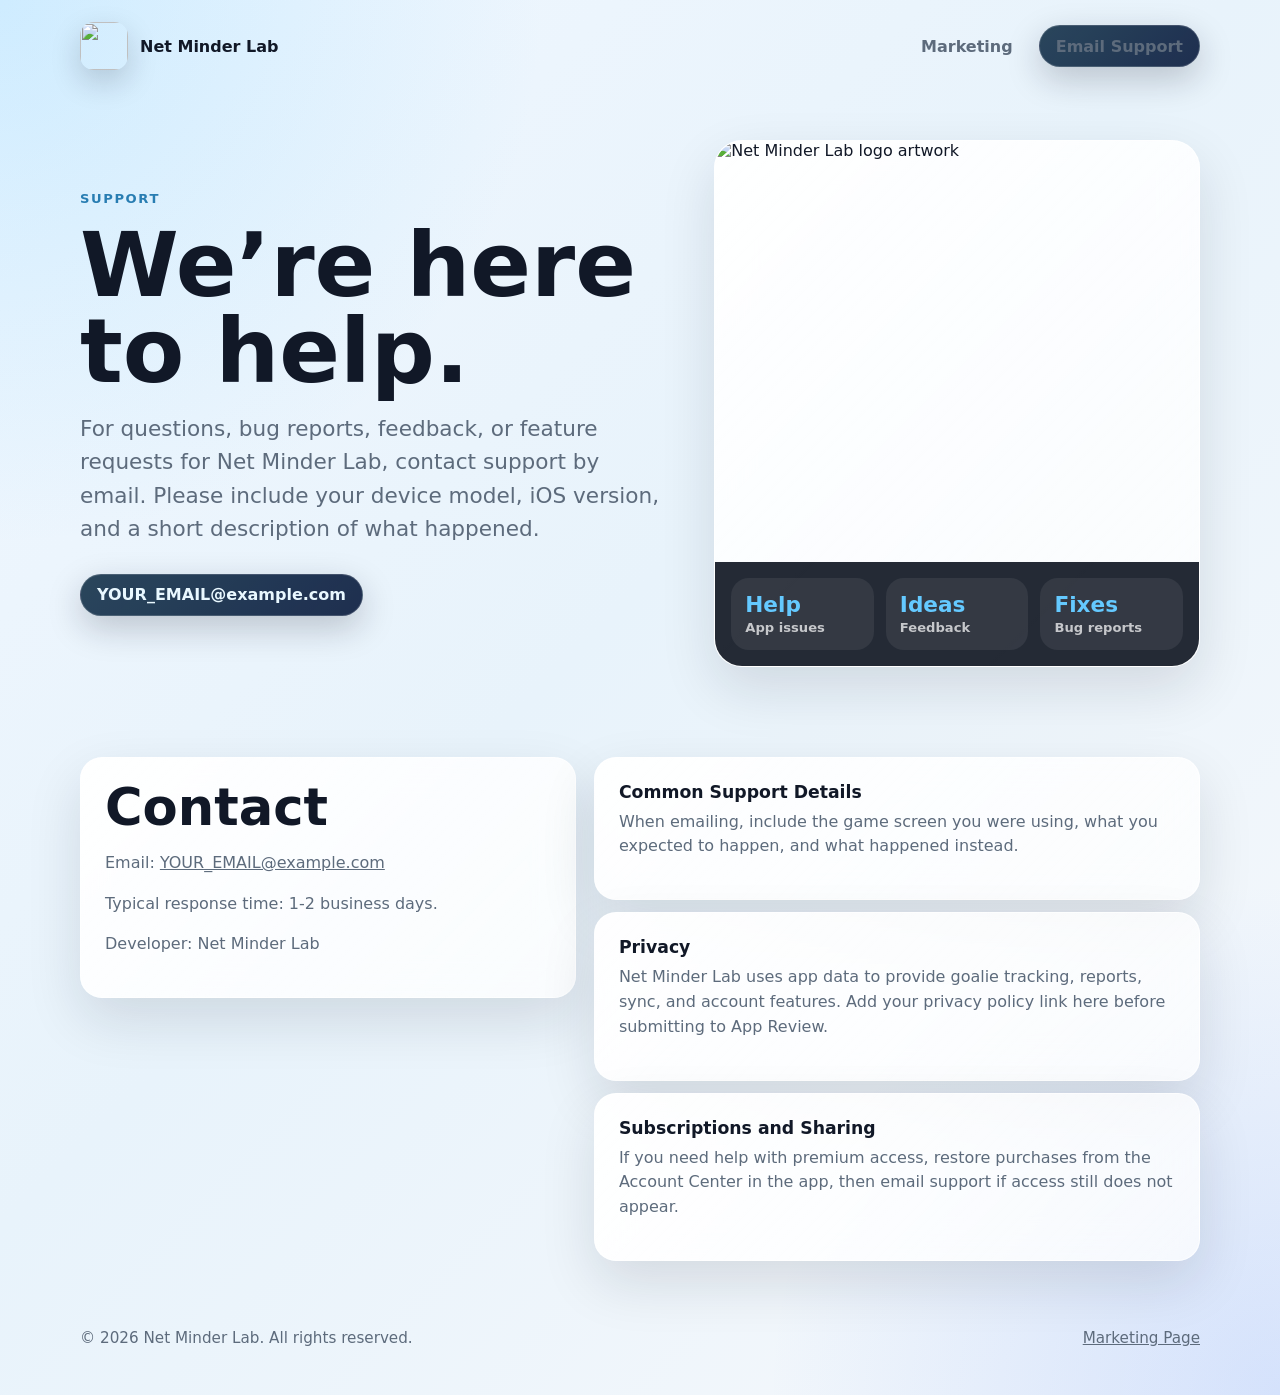
==== support.html @ 2ff654ce "Add files via upload" ====
<!doctype html>
<html lang="en">
  <head>
    <meta charset="utf-8">
    <meta name="viewport" content="width=device-width, initial-scale=1">
    <title>Net Minder Lab Support</title>
    <meta name="description" content="Support, feedback, and contact information for Net Minder Lab.">
    <link rel="stylesheet" href="styles.css">
  </head>
  <body>
    <header class="site-shell nav">
      <a class="brand" href="index.html">
        <img class="brand-mark" src="assets/net-minder-lab-logo.png" alt="">
        <span>Net Minder Lab</span>
      </a>
      <nav class="nav-links" aria-label="Main navigation">
        <a href="index.html">Marketing</a>
        <a class="button" href="mailto:YOUR_EMAIL@example.com">Email Support</a>
      </nav>
    </header>

    <main>
      <section class="site-shell hero">
        <div>
          <p class="eyebrow">Support</p>
          <h1>We’re here to help.</h1>
          <p class="lead">For questions, bug reports, feedback, or feature requests for Net Minder Lab, contact support by email. Please include your device model, iOS version, and a short description of what happened.</p>
          <div class="hero-actions">
            <a class="button" href="mailto:YOUR_EMAIL@example.com">YOUR_EMAIL@example.com</a>
          </div>
        </div>

        <div class="logo-card">
          <img src="assets/net-minder-lab-logo.png" alt="Net Minder Lab logo artwork">
          <div class="stat-row">
            <div class="stat">
              <strong>Help</strong>
              <span>App issues</span>
            </div>
            <div class="stat">
              <strong>Ideas</strong>
              <span>Feedback</span>
            </div>
            <div class="stat">
              <strong>Fixes</strong>
              <span>Bug reports</span>
            </div>
          </div>
        </div>
      </section>

      <section class="site-shell section support-layout">
        <article class="support-card">
          <h2>Contact</h2>
          <p>Email: <a href="mailto:YOUR_EMAIL@example.com">YOUR_EMAIL@example.com</a></p>
          <p>Typical response time: 1-2 business days.</p>
          <p>Developer: Net Minder Lab</p>
        </article>

        <div class="support-list">
          <article class="support-card">
            <h3>Common Support Details</h3>
            <p>When emailing, include the game screen you were using, what you expected to happen, and what happened instead.</p>
          </article>
          <article class="support-card">
            <h3>Privacy</h3>
            <p>Net Minder Lab uses app data to provide goalie tracking, reports, sync, and account features. Add your privacy policy link here before submitting to App Review.</p>
          </article>
          <article class="support-card">
            <h3>Subscriptions and Sharing</h3>
            <p>If you need help with premium access, restore purchases from the Account Center in the app, then email support if access still does not appear.</p>
          </article>
        </div>
      </section>
    </main>

    <footer class="site-shell footer">
      <span>© 2026 Net Minder Lab. All rights reserved.</span>
      <span><a href="index.html">Marketing Page</a></span>
    </footer>
  </body>
</html>
---- styles.css ----
:root {
  --ink: #111827;
  --muted: #5d6b7c;
  --line: rgba(255, 255, 255, 0.72);
  --panel: rgba(255, 255, 255, 0.82);
  --panel-strong: rgba(255, 255, 255, 0.94);
  --cyan: #64c9ff;
  --blue: #3d7dff;
  --navy: #171d29;
  --shadow: 0 22px 55px rgba(17, 24, 39, 0.12);
}

* {
  box-sizing: border-box;
}

html {
  color-scheme: light;
  font-family: Inter, ui-sans-serif, system-ui, -apple-system, BlinkMacSystemFont, "Segoe UI", sans-serif;
}

body {
  margin: 0;
  color: var(--ink);
  background:
    radial-gradient(circle at top left, rgba(100, 201, 255, 0.24), transparent 34rem),
    radial-gradient(circle at bottom right, rgba(61, 125, 255, 0.18), transparent 32rem),
    linear-gradient(135deg, #f0f7ff 0%, #e8f3fb 46%, #f6f8fb 100%);
  min-height: 100vh;
}

a {
  color: inherit;
}

.site-shell {
  width: min(1120px, calc(100% - 32px));
  margin: 0 auto;
}

.nav {
  display: flex;
  align-items: center;
  justify-content: space-between;
  gap: 20px;
  padding: 22px 0;
}

.brand {
  display: flex;
  align-items: center;
  gap: 12px;
  text-decoration: none;
  font-weight: 800;
  letter-spacing: 0;
}

.brand-mark {
  width: 48px;
  height: 48px;
  object-fit: cover;
  border-radius: 14px;
  box-shadow: 0 12px 30px rgba(17, 24, 39, 0.18);
}

.nav-links {
  display: flex;
  align-items: center;
  gap: 10px;
}

.nav-links a,
.button {
  display: inline-flex;
  align-items: center;
  justify-content: center;
  min-height: 42px;
  padding: 0 16px;
  border-radius: 999px;
  text-decoration: none;
  font-weight: 800;
}

.nav-links a {
  color: var(--muted);
}

.button {
  color: #e9f8ff;
  background:
    linear-gradient(135deg, rgba(100, 201, 255, 0.24), rgba(61, 125, 255, 0.18)),
    var(--navy);
  border: 1px solid rgba(255, 255, 255, 0.16);
  box-shadow: 0 12px 34px rgba(17, 24, 39, 0.22);
}

.hero {
  display: grid;
  grid-template-columns: minmax(0, 1fr) minmax(300px, 0.82fr);
  align-items: center;
  gap: 42px;
  padding: 48px 0 56px;
}

.eyebrow {
  margin: 0 0 16px;
  color: #287db2;
  font-size: 0.82rem;
  font-weight: 900;
  text-transform: uppercase;
  letter-spacing: 0.12em;
}

h1,
h2,
h3,
p {
  margin-top: 0;
}

h1 {
  max-width: 740px;
  margin-bottom: 18px;
  font-size: clamp(2.7rem, 7vw, 5.8rem);
  line-height: 0.96;
  letter-spacing: 0;
}

h2 {
  margin-bottom: 18px;
  font-size: clamp(2rem, 4vw, 3.3rem);
  line-height: 1;
  letter-spacing: 0;
}

h3 {
  margin-bottom: 8px;
  font-size: 1.08rem;
}

.lead {
  max-width: 680px;
  color: var(--muted);
  font-size: clamp(1.1rem, 2vw, 1.35rem);
  line-height: 1.55;
}

.hero-actions {
  display: flex;
  flex-wrap: wrap;
  gap: 12px;
  margin-top: 28px;
}

.text-link {
  display: inline-flex;
  align-items: center;
  min-height: 42px;
  color: var(--muted);
  font-weight: 800;
  text-decoration: none;
}

.logo-card,
.panel,
.feature,
.support-card {
  background:
    linear-gradient(135deg, rgba(255, 255, 255, 0.96), rgba(255, 255, 255, 0.72));
  border: 1px solid var(--line);
  box-shadow: var(--shadow);
  backdrop-filter: blur(18px);
}

.logo-card {
  overflow: hidden;
  border-radius: 28px;
}

.logo-card img {
  display: block;
  width: 100%;
  aspect-ratio: 1.15;
  object-fit: cover;
}

.stat-row {
  display: grid;
  grid-template-columns: repeat(3, 1fr);
  gap: 12px;
  padding: 16px;
  background: rgba(23, 29, 41, 0.94);
}

.stat {
  color: white;
  padding: 14px;
  border-radius: 18px;
  background: rgba(255, 255, 255, 0.07);
}

.stat strong {
  display: block;
  color: var(--cyan);
  font-size: 1.35rem;
}

.stat span {
  color: rgba(255, 255, 255, 0.72);
  font-size: 0.82rem;
  font-weight: 700;
}

.section {
  padding: 34px 0;
}

.section-heading {
  max-width: 760px;
}

.feature-grid {
  display: grid;
  grid-template-columns: repeat(3, 1fr);
  gap: 16px;
}

.feature,
.support-card {
  border-radius: 22px;
  padding: 24px;
}

.feature p,
.support-card p,
.panel p {
  color: var(--muted);
  line-height: 1.55;
}

.panel {
  border-radius: 28px;
  padding: clamp(24px, 5vw, 46px);
}

.steps {
  display: grid;
  grid-template-columns: repeat(3, 1fr);
  gap: 14px;
  margin-top: 24px;
}

.step {
  padding: 18px;
  border-radius: 18px;
  background: rgba(23, 29, 41, 0.94);
  color: white;
}

.step span {
  display: inline-grid;
  place-items: center;
  width: 32px;
  height: 32px;
  margin-bottom: 14px;
  border-radius: 50%;
  color: var(--navy);
  background: var(--cyan);
  font-weight: 900;
}

.step p {
  color: rgba(255, 255, 255, 0.72);
  margin-bottom: 0;
}

.support-layout {
  display: grid;
  grid-template-columns: 0.9fr 1.1fr;
  gap: 18px;
  align-items: start;
}

.support-list {
  display: grid;
  gap: 12px;
}

.footer {
  display: flex;
  justify-content: space-between;
  gap: 18px;
  padding: 34px 0 48px;
  color: var(--muted);
  font-size: 0.95rem;
}

@media (max-width: 820px) {
  .nav,
  .footer {
    align-items: flex-start;
    flex-direction: column;
  }

  .hero,
  .support-layout,
  .feature-grid,
  .steps {
    grid-template-columns: 1fr;
  }

  .hero {
    padding-top: 22px;
  }

  .stat-row {
    grid-template-columns: 1fr;
  }
}
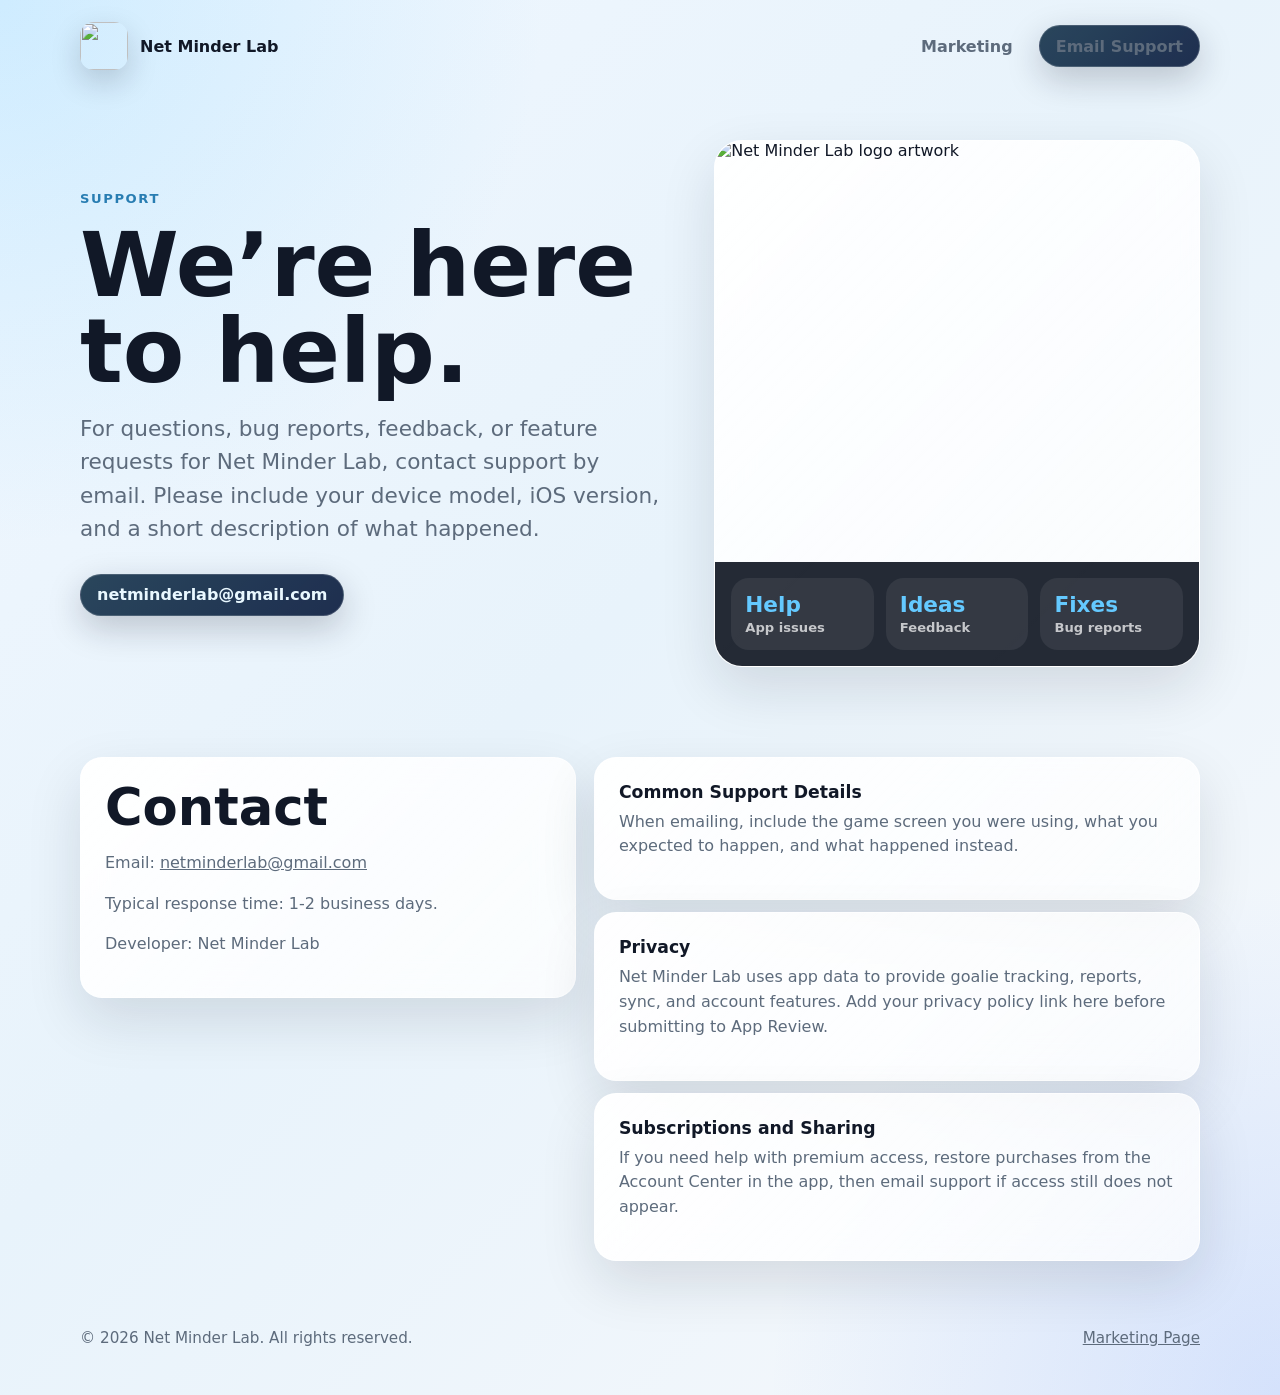
==== commit a595da50: "Update support.html" ====
--- a/support.html
+++ b/support.html
@@ -10,12 +10,12 @@
   <body>
     <header class="site-shell nav">
       <a class="brand" href="index.html">
-        <img class="brand-mark" src="assets/net-minder-lab-logo.png" alt="">
+        <img class="brand-mark" src="net-minder-lab-logo.png" alt="">
         <span>Net Minder Lab</span>
       </a>
       <nav class="nav-links" aria-label="Main navigation">
         <a href="index.html">Marketing</a>
-        <a class="button" href="mailto:YOUR_EMAIL@example.com">Email Support</a>
+        <a class="button" href="mailto:netminderlab@gmail.com">Email Support</a>
       </nav>
     </header>
 
@@ -26,12 +26,12 @@
           <h1>We’re here to help.</h1>
           <p class="lead">For questions, bug reports, feedback, or feature requests for Net Minder Lab, contact support by email. Please include your device model, iOS version, and a short description of what happened.</p>
           <div class="hero-actions">
-            <a class="button" href="mailto:YOUR_EMAIL@example.com">YOUR_EMAIL@example.com</a>
+            <a class="button" href="mailto:netminderlab@gmail.com">netminderlab@gmail.com</a>
           </div>
         </div>
 
         <div class="logo-card">
-          <img src="assets/net-minder-lab-logo.png" alt="Net Minder Lab logo artwork">
+          <img src="net-minder-lab-logo.png" alt="Net Minder Lab logo artwork">
           <div class="stat-row">
             <div class="stat">
               <strong>Help</strong>
@@ -52,7 +52,7 @@
       <section class="site-shell section support-layout">
         <article class="support-card">
           <h2>Contact</h2>
-          <p>Email: <a href="mailto:YOUR_EMAIL@example.com">YOUR_EMAIL@example.com</a></p>
+          <p>Email: <a href="mailto:netminderlab@gmail.com">netminderlab@gmail.com</a></p>
           <p>Typical response time: 1-2 business days.</p>
           <p>Developer: Net Minder Lab</p>
         </article>
